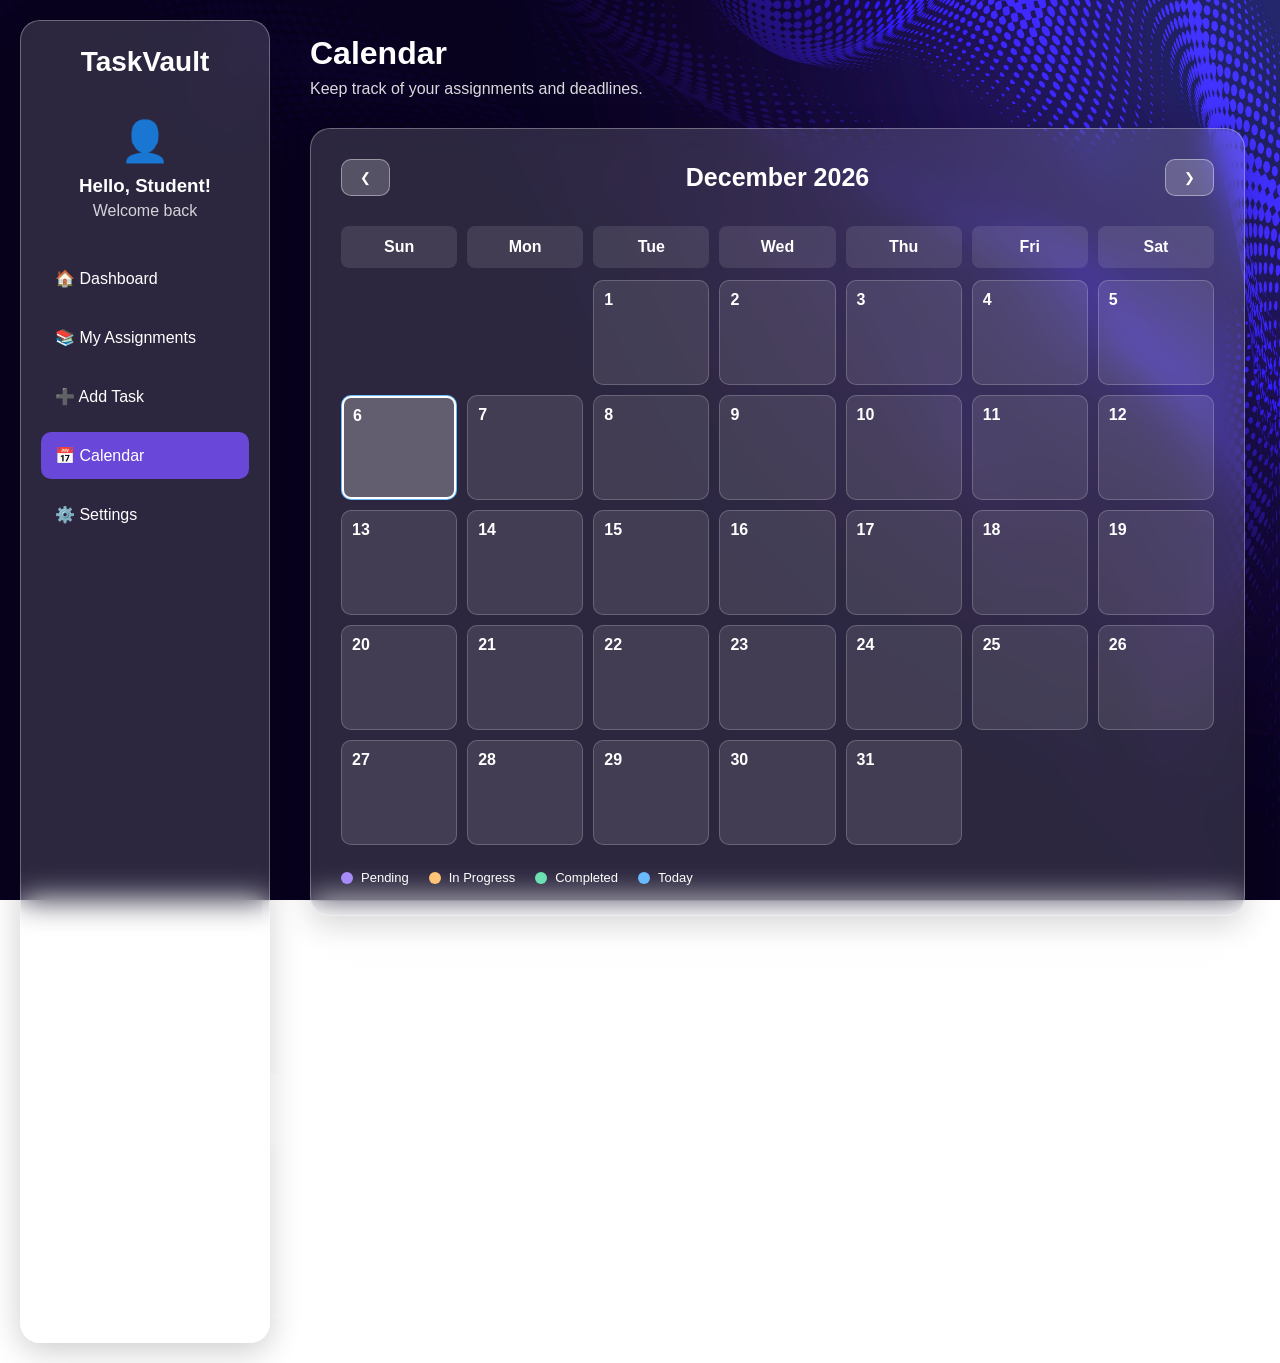
==== cal.html @ c368b879 "initial commit" ====
<!doctype html>
<html lang="en">
  <head>
    <meta charset="UTF-8" />
    <meta name="viewport" content="width=device-width, initial-scale=1.0" />

    <title>TaskVault - Calendar</title>

    <link rel="stylesheet" href="cal.css" />
  </head>

  <body>
    <div class="dashboard">
      <!-- SIDEBAR -->
      <aside class="sidebar glass">
        <h2 class="logo">TaskVault</h2>

        <div class="profile">
          <div class="profile-icon">👤</div>
          <h3 id="studentGreeting">Hello, Student!</h3>
          <p>Welcome back</p>
        </div>

        <nav>
          <a href="student_dash.html">🏠 Dashboard</a>
          <a href="myass.html">📚 My Assignments</a>
          <a href="add.html">➕ Add Task</a>
          <a href="cal.html" class="active">📅 Calendar</a>
          <a href="set.html">⚙️ Settings</a>
        </nav>

        <a href="home.html" class="logout" id="logoutButton"> ↪ Log Out </a>
      </aside>

      <!-- MAIN CONTENT -->
      <main class="main-content">
        <header class="header">
          <div>
            <h1>Calendar</h1>
            <p>Keep track of your assignments and deadlines.</p>
          </div>
        </header>

        <!-- CALENDAR -->
        <section class="calendar-container glass">
          <div class="calendar-header">
            <button
              class="month-button"
              id="prevMonth"
              type="button"
              aria-label="Previous month"
            >
              ❮
            </button>

            <h2 id="monthYear">Month Year</h2>

            <button
              class="month-button"
              id="nextMonth"
              type="button"
              aria-label="Next month"
            >
              ❯
            </button>
          </div>

          <!-- WEEKDAYS -->
          <div class="calendar-grid weekdays">
            <div>Sun</div>
            <div>Mon</div>
            <div>Tue</div>
            <div>Wed</div>
            <div>Thu</div>
            <div>Fri</div>
            <div>Sat</div>
          </div>

          <!-- DATES GENERATED BY JAVASCRIPT -->
          <div class="calendar-grid dates" id="calendarDates"></div>

          <!-- LEGEND -->
          <div class="legend">
            <div>
              <span class="legend-dot purple"></span>
              Pending
            </div>

            <div>
              <span class="legend-dot orange-dot"></span>
              In Progress
            </div>

            <div>
              <span class="legend-dot green-dot"></span>
              Completed
            </div>

            <div>
              <span class="legend-dot blue"></span>
              Today
            </div>
          </div>
        </section>

        <!-- SELECTED DATE DETAILS -->
        <section class="selected-date glass">
          <h2 id="selectedDateTitle">📅 Select a Date</h2>

          <div id="selectedDateTasks">
            <p class="empty-message">
              Click a date on the calendar to see its assignments.
            </p>
          </div>
        </section>

        <!-- UPCOMING DEADLINES -->
        <section class="upcoming glass">
          <h2>📌 Upcoming Deadlines</h2>

          <div id="upcomingList">
            <p class="empty-message">No upcoming deadlines.</p>
          </div>
        </section>

        <footer>
          <p>© 2026 TaskVault | Student Task Management System</p>
        </footer>
      </main>
    </div>

    <script src="cal.js"></script>
  </body>
</html>
---- cal.css ----
/* =================================
   GENERAL SETTINGS
================================= */

* {
    margin: 0;
    padding: 0;
    box-sizing: border-box;
    font-family: Arial, sans-serif;
}

body {
    min-height: 100vh;

    background-image: url("90595.jpg");
    background-size: cover;
    background-position: center;
    background-attachment: fixed;

    color: white;
}


/* =================================
   DASHBOARD LAYOUT
================================= */

.dashboard {
    display: flex;
    min-height: 100vh;
    padding: 20px;
    gap: 25px;
}


/* =================================
   GLASS EFFECT
================================= */

.glass {
    background: rgba(255, 255, 255, 0.15);
    backdrop-filter: blur(15px);
    -webkit-backdrop-filter: blur(15px);

    border: 1px solid rgba(255, 255, 255, 0.3);
    border-radius: 20px;

    box-shadow: 0 8px 32px rgba(0, 0, 0, 0.2);

    transition: background 0.3s ease;
}


/* =================================
   SIDEBAR
================================= */

.sidebar {
    width: 250px;
    min-width: 250px;
    padding: 25px 20px;

    display: flex;
    flex-direction: column;
}

.logo {
    text-align: center;
    font-size: 28px;
    margin-bottom: 40px;
}

.profile {
    text-align: center;
    margin-bottom: 35px;
}

.profile-icon {
    font-size: 40px;
    margin-bottom: 10px;
}

.profile h3 {
    margin-bottom: 5px;
}

.profile p {
    opacity: 0.8;
}


/* =================================
   NAVIGATION
================================= */

nav {
    display: flex;
    flex-direction: column;
    gap: 12px;
}

nav a,
.logout {
    display: block;
    padding: 14px;

    color: white;
    text-decoration: none;
    border-radius: 10px;

    transition: 0.3s ease;
}

nav a:hover,
.logout:hover {
    background: rgba(255, 255, 255, 0.3);
    transform: translateX(5px);
}

nav a.active {
    background: rgba(120, 80, 255, 0.8);
}

.logout {
    margin-top: auto;
}


/* =================================
   MAIN CONTENT
================================= */

.main-content {
    flex: 1;
    min-width: 0;
    padding: 15px;
}

.header {
    margin-bottom: 30px;
}

.header h1 {
    font-size: 32px;
    margin-bottom: 8px;
}

.header p {
    opacity: 0.85;
}


/* =================================
   CALENDAR CONTAINER
================================= */

.calendar-container {
    padding: 30px;
    margin-bottom: 25px;
}


/* =================================
   CALENDAR HEADER
================================= */

.calendar-header {
    display: flex;
    justify-content: space-between;
    align-items: center;
    gap: 15px;
    margin-bottom: 30px;
}

.calendar-header h2 {
    font-size: 25px;
    text-align: center;
}

.month-button {
    padding: 10px 18px;

    background: rgba(255, 255, 255, 0.2);
    color: white;

    border: 1px solid rgba(255, 255, 255, 0.4);
    border-radius: 10px;

    cursor: pointer;
    transition: 0.3s ease;
}

.month-button:hover {
    background: white;
    color: #5836c9;
    transform: scale(1.08);
}


/* =================================
   CALENDAR GRID
================================= */

.calendar-grid {
    display: grid;
    grid-template-columns: repeat(7, minmax(0, 1fr));
    gap: 10px;
}

.weekdays {
    margin-bottom: 12px;
    text-align: center;
    font-weight: bold;
}

.weekdays div {
    padding: 12px 5px;
    background: rgba(255, 255, 255, 0.1);
    border-radius: 8px;
}


/* =================================
   CALENDAR DAYS
================================= */

.day {
    min-height: 105px;
    min-width: 0;
    padding: 10px;

    background: rgba(255, 255, 255, 0.1);
    border: 1px solid rgba(255, 255, 255, 0.2);
    border-radius: 10px;

    position: relative;
    overflow: hidden;

    transition: 0.2s ease;
}

.day:not(.empty) {
    cursor: pointer;
}

.day:hover:not(.empty) {
    background: rgba(255, 255, 255, 0.3);
    transform: scale(1.025);
}

.day.empty {
    background: transparent;
    border: none;
}

.day-number {
    font-weight: bold;
    display: inline-block;
    margin-bottom: 5px;
}


/* TODAY */

.day.today {
    border: 2px solid #69baff;
    background: rgba(50, 150, 255, 0.2);
}


/* SELECTED DAY */

.day.selected {
    outline: 2px solid white;
    outline-offset: -3px;
    background: rgba(255, 255, 255, 0.25);
}


/* =================================
   ASSIGNMENT EVENTS
================================= */

.event {
    display: block;
    margin-top: 5px;
    padding: 5px 6px;

    border-radius: 5px;
    font-size: 10px;
    font-weight: bold;

    overflow: hidden;
    text-overflow: ellipsis;
    white-space: nowrap;
}

.event.pending {
    background: #a78bfa;
    color: #24134f;
}

.event.progress {
    background: #ffc477;
    color: #442600;
}

.event.completed {
    background: #6ce0b2;
    color: #073e2d;
}

.more-events {
    display: block;
    margin-top: 5px;
    font-size: 10px;
    opacity: 0.85;
}


/* =================================
   LEGEND
================================= */

.legend {
    display: flex;
    flex-wrap: wrap;
    gap: 20px;
    margin-top: 25px;
}

.legend div {
    display: flex;
    align-items: center;
    gap: 8px;
    font-size: 13px;
}

.legend-dot {
    width: 12px;
    height: 12px;
    border-radius: 50%;
}

.purple {
    background: #a78bfa;
}

.orange-dot {
    background: #ffc477;
}

.green-dot {
    background: #6ce0b2;
}

.blue {
    background: #69baff;
}


/* =================================
   SELECTED DATE
================================= */

.selected-date {
    padding: 25px;
    margin-bottom: 25px;
}

.selected-date h2 {
    margin-bottom: 20px;
}

.selected-task {
    display: flex;
    justify-content: space-between;
    align-items: center;
    gap: 15px;

    padding: 16px 0;
    border-top: 1px solid rgba(255, 255, 255, 0.2);
}

.selected-task-info {
    flex: 1;
    min-width: 0;
}

.selected-task-info h3 {
    margin-bottom: 7px;
    overflow-wrap: anywhere;
}

.selected-task-info p {
    opacity: 0.8;
    font-size: 14px;
}

.selected-task-status {
    padding: 8px 12px;
    border-radius: 8px;
    font-size: 12px;
    font-weight: bold;
    white-space: nowrap;
}

.selected-task-status.pending {
    background: #a78bfa;
    color: #24134f;
}

.selected-task-status.progress {
    background: #ffc477;
    color: #442600;
}

.selected-task-status.completed {
    background: #6ce0b2;
    color: #073e2d;
}


/* =================================
   UPCOMING DEADLINES
================================= */

.upcoming {
    padding: 25px;
}

.upcoming h2 {
    margin-bottom: 20px;
}

.upcoming-item {
    display: flex;
    align-items: center;
    gap: 20px;

    padding: 18px 0;
    border-top: 1px solid rgba(255, 255, 255, 0.2);
}

.date-box {
    min-width: 75px;
    padding: 12px 18px;
    text-align: center;

    background: rgba(120, 80, 255, 0.7);
    border-radius: 12px;
}

.date-box h3 {
    font-size: 13px;
}

.date-box h2 {
    margin: 5px 0 0;
    font-size: 25px;
}

.task-info {
    flex: 1;
    min-width: 0;
}

.task-info h3 {
    overflow-wrap: anywhere;
}

.task-info p {
    margin-top: 7px;
    opacity: 0.8;
}

.priority {
    padding: 8px 13px;
    border-radius: 8px;
    font-size: 12px;
    font-weight: bold;
    white-space: nowrap;
}

.priority.high {
    background: #ff8494;
    color: #401020;
}

.priority.medium {
    background: #ffc477;
    color: #442600;
}

.priority.low {
    background: #a6d8ff;
    color: #073454;
}


/* =================================
   EMPTY MESSAGE
================================= */

.empty-message {
    padding: 15px 0;
    opacity: 0.8;
}


/* =================================
   FOOTER
================================= */

footer {
    text-align: center;
    padding: 25px 10px;
    opacity: 0.75;
    font-size: 13px;
}


/* =================================
   RESPONSIVE DESIGN
================================= */

@media (max-width: 1000px) {

    .dashboard {
        flex-direction: column;
    }

    .sidebar {
        width: 100%;
        min-width: 0;
    }

    nav {
        display: grid;
        grid-template-columns: repeat(2, 1fr);
    }

    .calendar-container {
        padding: 20px;
    }

    .day {
        min-height: 85px;
    }

}

@media (max-width: 600px) {

    .calendar-grid {
        gap: 4px;
    }

    .day {
        min-height: 60px;
        padding: 5px;
        font-size: 12px;
    }

    .event {
        font-size: 8px;
        padding: 3px;
    }

    .calendar-header h2 {
        font-size: 19px;
    }

    .legend {
        gap: 12px;
    }

    .upcoming-item,
    .selected-task {
        flex-wrap: wrap;
    }

    .date-box {
        min-width: 65px;
    }

}
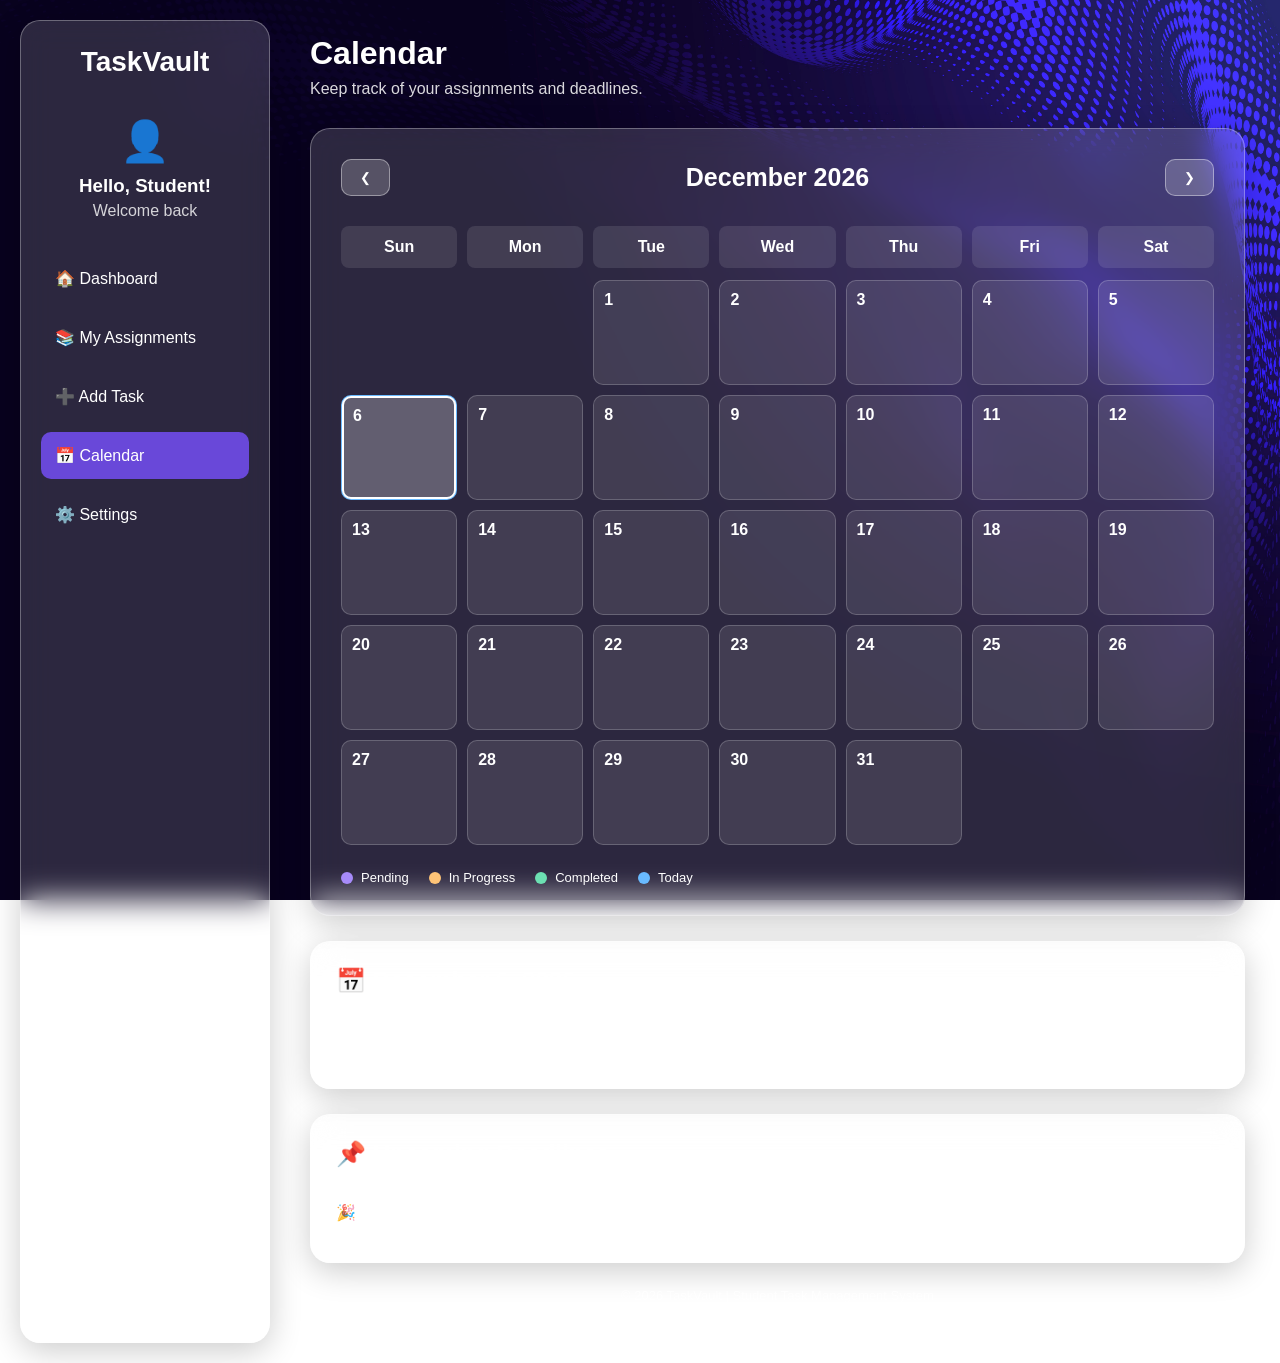
==== commit e58fe431: "Rename home.html to index.html for GitHub Pages" ====
--- a/cal.html
+++ b/cal.html
@@ -29,7 +29,7 @@
           <a href="set.html">⚙️ Settings</a>
         </nav>
 
-        <a href="home.html" class="logout" id="logoutButton"> ↪ Log Out </a>
+        <a href="index.html" class="logout" id="logoutButton"> ↪ Log Out </a>
       </aside>
 
       <!-- MAIN CONTENT -->
